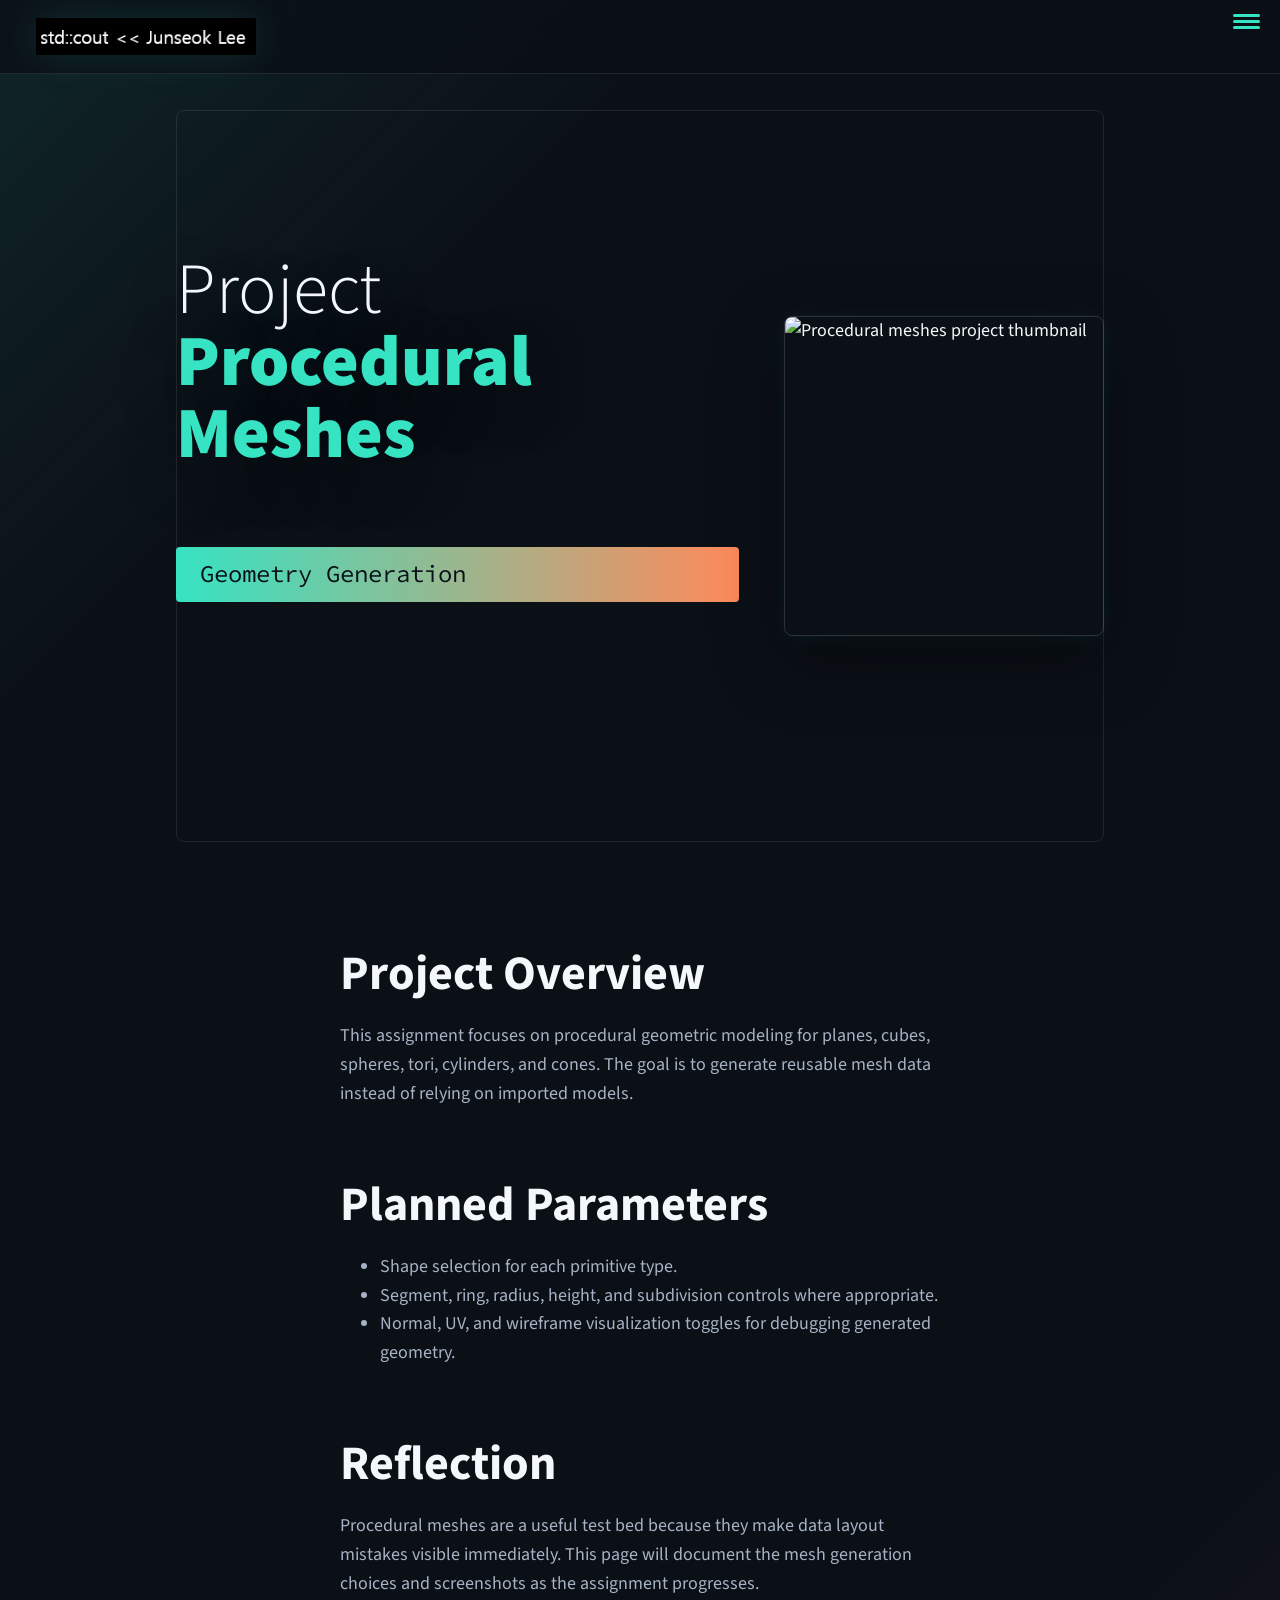
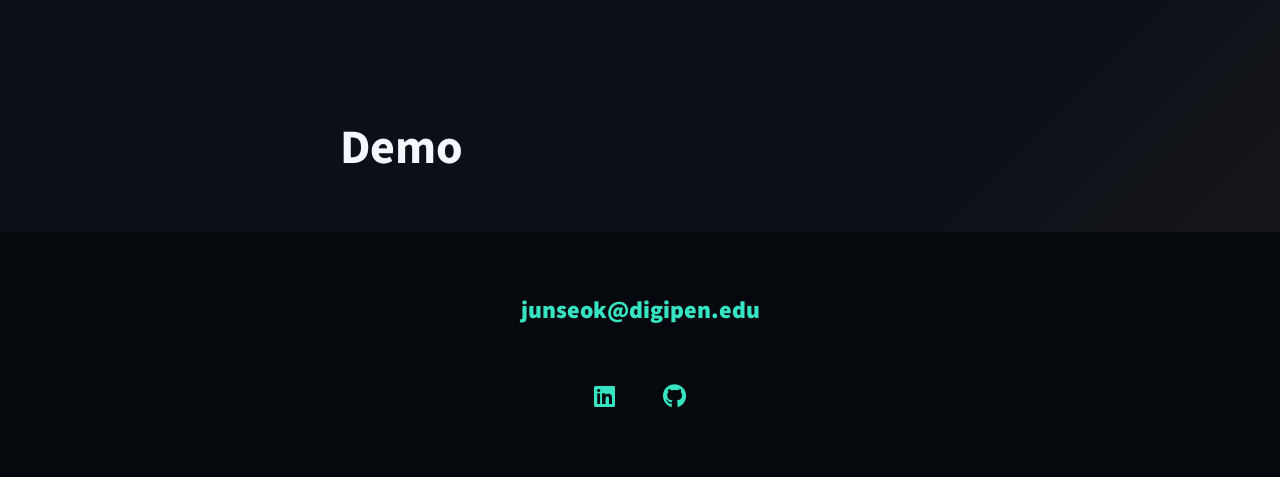
==== portfolio/02_meshes.html @ 76488a1f "done" ====
<!DOCTYPE html>
<html lang="en">

<head>
    <meta charset="UTF-8">
    <link rel="icon" type="image/jpeg" href="../img/to%20the%20side.jpg">
    <meta name="viewport" content="width=device-width, initial-scale=1.0">
    <title>Procedural Meshes | Junseok</title>
    <link rel="stylesheet" href="../external/normalize.css">
    <link rel="stylesheet" href="https://cdnjs.cloudflare.com/ajax/libs/font-awesome/5.11.2/css/all.css"
        integrity="sha256-46qynGAkLSFpVbEBog43gvNhfrOj+BmwXdxFgVK/Kvc=" crossorigin="anonymous" />
    <link rel="preconnect" href="https://fonts.googleapis.com">
    <link rel="preconnect" href="https://fonts.gstatic.com" crossorigin>
    <link
        href="https://fonts.googleapis.com/css2?family=Source+Code+Pro:ital,wght@0,200..900;1,200..900&family=Source+Sans+3:ital,wght@0,200..900;1,200..900&display=swap"
        rel="stylesheet">
    <link rel="stylesheet" href="../css/style.css">
</head>

<body>
    <header>
        <div class="logo"><img src="../img/replacement%20cout.png" alt="Junseok"></div>
        <button class="nav-toggle" aria-label="toggle navigation"><span class="hamburger"></span></button>
        <nav class="nav">
            <ul class="nav__list">
                <li class="nav__item"><a href="../index.html" class="nav__link">Home</a></li>
                <li class="nav__item"><a href="../index.html#skills" class="nav__link">Skills</a></li>
                <li class="nav__item"><a href="../index.html#about" class="nav__link">About Me</a></li>
                <li class="nav__item"><a href="../index.html#projects" class="nav__link">Projects</a></li>
                <li class="nav__item"><a href="../index.html#resume" class="nav__link">Resume</a></li>
            </ul>
        </nav>
    </header>

    <section class="intro">
        <h1 class="section__title section__title--intro">Project <strong>Procedural Meshes</strong></h1>
        <p class="section__subtitle section__subtitle--intro">Geometry Generation</p>
        <img src="../img/portfolio_thumbnails/02_meshes.jpg" alt="Procedural meshes project thumbnail"
            class="intro__img">
    </section>

    <div class="portfolio-item-individual">
        <h2>Project Overview</h2>
        <p>This assignment focuses on procedural geometric modeling for planes, cubes, spheres, tori, cylinders, and
            cones. The goal is to generate reusable mesh data instead of relying on imported models.</p>

        <h2>Planned Parameters</h2>
        <ul>
            <li>Shape selection for each primitive type.</li>
            <li>Segment, ring, radius, height, and subdivision controls where appropriate.</li>
            <li>Normal, UV, and wireframe visualization toggles for debugging generated geometry.</li>
        </ul>

        <h2>Reflection</h2>
        <p>Procedural meshes are a useful test bed because they make data layout mistakes visible immediately. This page
            will document the mesh generation choices and screenshots as the assignment progresses.</p>
    </div>

    <div class="portfolio-item-individual">
        <h2>Demo</h2>
        <div class="demo-empty"></div>
    </div>

    <footer class="footer">
        <a href="mailto:junseok@digipen.edu" class="footer__link">junseok@digipen.edu</a>
        <ul class="social-list">
            <li class="social-list__item"><a class="social-list__link" href="https://linkedin.com/in/junseok"
                    aria-label="LinkedIn profile"><i class="fab fa-linkedin"></i></a></li>
            <li class="social-list__item"><a class="social-list__link" href="https://github.com/junseok"
                    aria-label="GitHub profile"><i class="fab fa-github"></i></a></li>
        </ul>
    </footer>

    <script src="../js/index.js"></script>
</body>

</html>
---- css/style.css ----
/* make padding within widths rather calculating with total width? */
*,
*::before,
*::after {
  box-sizing: border-box;
}

/* Custom Properties */

:root {
  --ff-primary: "Source Sans 3", sans-serif;
  --ff-secondary: "Source Code Pro", monospace;

  --fw-reg: 300;
  --fw-bold: 900;

  --clr-light: #f4f7fb;
  --clr-dark: #0b1017;
  --clr-surface: #121a24;
  --clr-surface-2: #182230;
  --clr-muted: #a7b3c4;
  --clr-accent: #36e3c2;
  --clr-warm: #ff8a5b;

  --fs-h1: 3rem;
  --fs-h2: 2.25rem;
  --fs-h3: 1.25rem;
  --fs-body: 1rem;

  --bs: 0 24px 70px rgba(0, 0, 0, 0.42),
    0 2px 18px rgba(54, 227, 194, 0.08);
  --border-subtle: 1px solid rgba(255, 255, 255, 0.09);
}

/* With wider screens use differnt/bigger numbers */
@media (min-width: 800px) {
  :root {
    --fs-h1: 4.5rem;
    --fs-h2: 3rem;
    --fs-h3: 1.5rem;
    --fs-body: 1.125rem;
  }
}

/* General Styles */

html {
  scroll-behavior: smooth;
}

body {
  background:
    linear-gradient(135deg, rgba(54, 227, 194, 0.1), transparent 32rem),
    linear-gradient(315deg, rgba(255, 138, 91, 0.08), transparent 28rem),
    var(--clr-dark);
  color: var(--clr-light);
  margin: 0;
  font-family: var(--ff-primary);
  font-size: var(--fs-body);
  line-height: 1.6;
}

section {
  padding: 6em 2em;
}

img {
  display: block;
  max-width: 100%;
}

strong {
  font-weight: var(--fw-bold);
}

:focus {
  outline: 3px solid var(--clr-accent);
  outline-offset: 3px;
}

.btn {
  display: inline-block;
  padding: 0.75em 2.2em;
  background: var(--clr-accent);
  color: var(--clr-dark);
  text-decoration: none;
  cursor: pointer;
  font-size: 0.8rem;
  text-transform: uppercase;
  letter-spacing: 2px;
  font-weight: var(--fw-bold);
  transition: transform 200ms ease-in-out, box-shadow 200ms ease-in-out;
  border-radius: 4px;
  box-shadow: 0 12px 30px rgba(54, 227, 194, 0.18);
}

.btn:hover {
  transform: translateY(-2px);
  box-shadow: 0 18px 40px rgba(54, 227, 194, 0.26);
}

/* Typography */

h1,
h2,
h3 {
  line-height: 1;
  margin: 0;
}

h1 {
  font-size: var(--fs-h1);
}

h2 {
  font-size: var(--fs-h2);
}

h3 {
  font-size: var(--fs-h3);
}

h2,
h3 {
  color: var(--clr-light);
}

.section__title {
  margin-bottom: 0.25rem;
  color: var(--clr-light);
}

.section__title--intro {
  font-weight: var(--fw-reg);
  text-shadow: 0 18px 60px rgba(0, 0, 0, 0.45);
}

.section__title--intro strong {
  display: block;
  color: var(--clr-accent);
}

.section__subtitle {
  margin: 0;
  font-size: var(--fs-h3);
}

.section__subtitle--intro,
.section__subtitle--about {
  background: linear-gradient(90deg, var(--clr-accent), var(--clr-warm));
  color: #081019;
  padding: 0.35em 1em;
  font-family: var(--ff-secondary);
  margin-bottom: 1em;
  border-radius: 4px;
}

.section__subtitle--projects {
  color: var(--clr-accent);
  font-weight: var(--fw-bold);
  margin-bottom: 1em;
}

/* header */
header {
  display: flex;
  justify-content: space-between;
  align-items: center;
  padding: 1em 2em;
  background: rgba(11, 16, 23, 0.86);
  border-bottom: var(--border-subtle);
  backdrop-filter: blur(16px);
  position: sticky;
  top: 0;
  z-index: 20;
}
.logo {
  max-width: 220px;
}

.logo img {
  max-height: 80px;
  object-fit: cover;
  filter: drop-shadow(0 0 18px rgba(54, 227, 194, 0.14));
}

.nav {
  position: fixed;
  background: rgba(11, 16, 23, 0.96);
  color: var(--clr-light);
  top: 0;
  bottom: 0;
  left: 0;
  right: 0;
  z-index: 100;

  transform: translateX(100%);
  transition: transform 250ms cubic-bezier(0.5, 0, 0.5, 1);
}

.nav__list {
  list-style: none;
  display: flex;
  height: 100%;
  flex-direction: column;
  justify-content: space-evenly;
  align-items: center;
  margin: 0;
  padding: 0;
}

.nav__link {
  color: inherit;
  font-weight: var(--fw-bold);
  font-size: var(--fs-h2);
  text-decoration: none;
}

.nav__link:hover {
  color: var(--clr-accent);
}

.nav-toggle {
  padding: 0.5em;
  background: transparent;
  border: 0;
  cursor: pointer;
  position: absolute;
  right: 1em;
  top: 1em;
  z-index: 1000;
}

.nav-open .nav {
  transform: translateX(0);
}

.nav-open .nav-toggle {
  position: fixed;
}

.nav-open .hamburger {
  transform: rotate(0.625turn);
}

.nav-open .hamburger::before {
  transform: rotate(90deg) translateX(-6px);
}

.nav-open .hamburger::after {
  opacity: 0;
}

.hamburger {
  display: block;
  position: relative;
}

.hamburger,
.hamburger::before,
.hamburger::after {
  background: var(--clr-accent);
  width: 2em;
  height: 3px;
  border-radius: 1em;
  transition: transform 250ms ease-in-out;
}

.hamburger::before,
.hamburger::after {
  content: "";
  position: absolute;
  left: 0;
  right: 0;
}

.hamburger::before {
  top: 6px;
}
.hamburger::after {
  bottom: 6px;
}

/* Intro Section */
.intro {
  position: relative;
  z-index: 2;
  min-height: calc(100vh - 96px);
  isolation: isolate;
}

.intro::after {
  content: "";
  position: absolute;
  inset: 2em;
  border: var(--border-subtle);
  border-radius: 8px;
  z-index: -1;
}

.intro-bg {
  position: absolute;
  top: 0;
  left: 0;
  width: 100%;
  height: 100%;
  overflow: hidden;
  z-index: -2;
}

.intro__img {
  box-shadow: var(--bs);
  aspect-ratio: 1 / 1;
  object-fit: cover;
  width: min(100%, 320px);
  margin: 1.5rem auto 0;
  border: 1px solid rgba(255, 255, 255, 0.14);
  border-radius: 8px;
}

.section__subtitle--intro {
  display: inline-block;
}

@media (min-width: 600px) {
  .intro {
    display: grid;
    width: min(100%, 1000px);
    margin: 0 auto;
    column-gap: 2.5em;
    align-items: center;
    grid-template-areas:
      "title img"
      "subtitle img";
    grid-template-columns: minmax(0, 1fr) minmax(220px, 320px);
  }

  .intro__img {
    grid-area: img;
    width: 100%;
    margin: 0;
  }

  .section__subtitle--intro {
    align-self: start;
    grid-area: subtitle;
    text-align: left;
    width: 100%;
  }
}

/* my services section */

.my-services {
  background-color: #0f1722;
  background-image: url(../img/skills-bg.jpg);
  background-size: cover;
  background-blend-mode: multiply;
  color: var(--clr-light);
  text-align: center;
  border-block: var(--border-subtle);
}

.section__title--services {
  color: var(--clr-accent);
  position: relative;
}

.section__title--services::after {
  content: "";
  display: block;
  width: 2em;
  height: 1px;
  margin: 0.5em auto 1em;
  background: var(--clr-light);
  opacity: 0.25;
}

.services {
  margin-bottom: 4em;
}

.service {
  max-width: 500px;
  margin: 0 auto;
  background: rgba(18, 26, 36, 0.78);
  border: var(--border-subtle);
  border-radius: 8px;
  padding: 1.35em;
  box-shadow: 0 18px 42px rgba(0, 0, 0, 0.22);
}

.service h3 {
  color: var(--clr-warm);
}

.service p,
.about-me__body,
.resume-section,
.portfolio-item-individual {
  color: var(--clr-muted);
}

@media (min-width: 800px) {
  .services {
    display: flex;
    max-width: 1000px;
    margin-left: auto;
    margin-right: auto;
  }

  .service + .service {
    margin-left: 2em;
  }
}

/* About Me */

.about-me {
  max-width: 1000px;
  margin: 0 auto;
  background: rgba(18, 26, 36, 0.62);
  border: var(--border-subtle);
  border-radius: 8px;
}

.about-me__img {
  box-shadow: var(--bs);
  aspect-ratio: 3 / 4;
  object-fit: cover;
  border: 1px solid rgba(255, 255, 255, 0.14);
  border-radius: 8px;
}

@media (min-width: 600px) {
  .about-me {
    display: grid;
    grid-template-columns: 1fr 200px;
    grid-template-areas:
      "title img"
      "subtitle img"
      "text img";
    column-gap: 2em;
  }

  .section__title--about {
    grid-area: title;
  }

  .section__subtitle--about {
    grid-column: 1 / -1;
    grid-row: 2;
    position: relative;
    left: -1em;
    width: calc(100% + 2em);
    padding-left: 1em;
    padding-right: calc(200px + 2.5em);
  }

  .about-me__img {
    grid-area: img;
    position: relative;
    z-index: 2;
  }
}

/* Portfolio / My projects */

.my-projects {
  background-color: #090d13;
  color: var(--clr-light);
  text-align: center;
  border-block: var(--border-subtle);
}

.portfolio {
  display: grid;
  grid-template-columns: repeat(auto-fit, minmax(300px, 1fr));
  max-width: 1200px;
  margin: 0 auto;
  gap: 1px;
  border: var(--border-subtle);
  background: rgba(255, 255, 255, 0.09);
}

.portfolio__item {
  background: var(--clr-surface);
  overflow: hidden;
  position: relative;
  color: var(--clr-light);
  text-decoration: none;
}

.portfolio__img {
  transition: transform 750ms cubic-bezier(0.5, 0, 0.5, 1), opacity 250ms linear;
  width: 100%;
  aspect-ratio: 16 / 9;
  object-fit: cover;
  filter: saturate(0.9) contrast(1.08);
}

.portfolio__item:focus {
  position: relative;
  z-index: 2;
}

.portfolio__img:hover,
.portfolio__item:focus .portfolio__img {
  transform: scale(1.08);
  opacity: 0.82;
}

.portfolio__caption {
  position: absolute;
  left: 0;
  right: 0;
  bottom: 0;
  padding: 0.75rem 1rem;
  background: linear-gradient(transparent, rgba(0, 0, 0, 0.82));
  font-family: var(--ff-secondary);
  font-weight: var(--fw-bold);
  text-align: left;
  color: var(--clr-light);
}

/*--------------------------------------------------------------
# Resume Section
--------------------------------------------------------------*/

.section__title--resume {
  text-align: center;
}

.my-resume {
  display: flex;
  flex-direction: column;
  align-items: center;
  background:
    linear-gradient(180deg, rgba(18, 26, 36, 0.86), rgba(11, 16, 23, 0.96));
}

.resume-download {
  margin: 1rem 0 2rem;
}

.resume-section h3 {
  color: var(--clr-light);
  text-align: center;
}

.resume-section .resume-item {
  padding: 0 0 20px 20px;
  margin-top: -18px;
  border-left: 2px solid var(--clr-accent);
  position: relative;
  max-width: 1000px;
  background: rgba(18, 26, 36, 0.52);
  border-radius: 0 8px 8px 0;
  padding: 0.1em 1.25em 1em 1.4em;
}

.resume-section .resume-item b {
  text-transform: uppercase;
  color: var(--clr-accent);
  position: sticky;
}

.resume-section .resume-item::before {
  content: "";
  position: absolute;
  width: 16px;
  height: 16px;
  border-radius: 50px;
  left: -9px;
  top: 0;
  background: var(--clr-dark);
  border: 2px solid var(--clr-accent);
}

/* Footer */

.footer {
  background: #05080c;
  color: var(--clr-accent);
  text-align: center;
  padding: 2.5em 0;
  font-size: var(--fs-h3);
}

.footer a {
  color: inherit;
  text-decoration: none;
}

.footer__link {
  font-weight: var(--fw-bold);
}

.footer__link:hover,
.social-list__link:hover {
  opacity: 0.7;
}

.footer__link:hover {
  text-decoration: underline;
}

.social-list {
  list-style: none;
  display: flex;
  justify-content: center;
  margin: 2em 0 0;
  padding: 0;
}

.social-list__item {
  margin: 0 0.5em;
}

.social-list__link {
  padding: 0.5em;
}

/* individual portfolio item styles */

.portfolio-item-individual {
  padding: 0 2em 2em;
  max-width: 1200px;
  margin: 0 auto;
  color: var(--clr-muted);
}

.portfolio-item-individual p,
.portfolio-item-individual ul {
  max-width: 600px;
  margin-left: auto;
  margin-right: auto;
}

.portfolio-item-individual h2 {
  max-width: 600px;
  margin: 1.5em auto 0.5em;
}
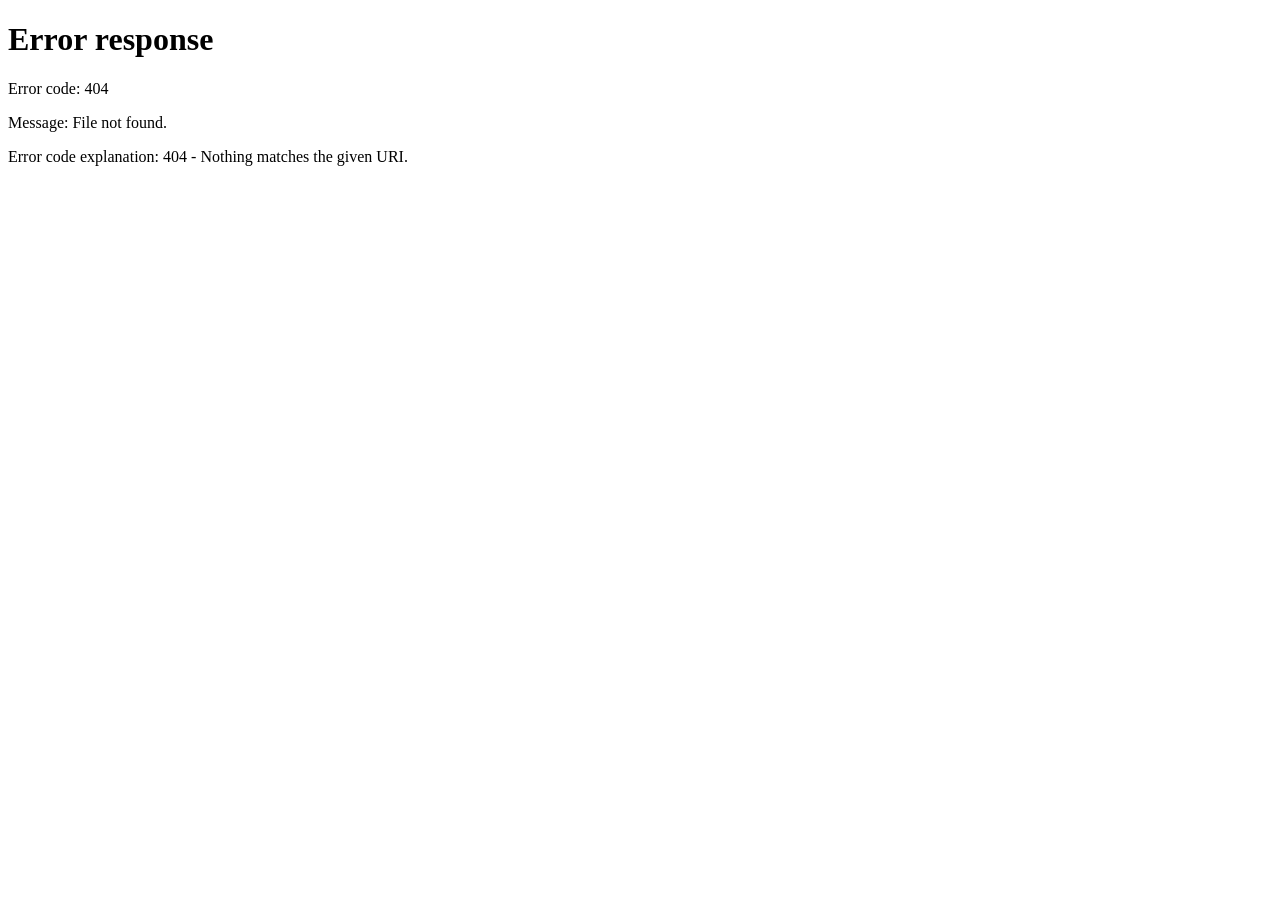
==== commit 25d93f97: "commit" ====
--- a/portfolio/02_meshes.html
+++ b/portfolio/02_meshes.html
@@ -1,77 +1,39 @@
-<!DOCTYPE html>
+<!--
+  author JUNSEOK LEE
+  date 2025 Spring
+  CS250 Computer Graphics II
+  copyright DigiPen Institute of Technology
+-->
+<!doctype html>
 <html lang="en">
+<head>
+    <meta charset="utf-8">
+    <meta name="viewport" content="width=device-width, initial-scale=1">
+    <title>Procedural Meshes Demo</title>
+    <style>
+        :root {
+            color-scheme: light;
+            --paper: #ffffff;
+        }
 
-<head>
-    <meta charset="UTF-8">
-    <link rel="icon" type="image/jpeg" href="../img/to%20the%20side.jpg">
-    <meta name="viewport" content="width=device-width, initial-scale=1.0">
-    <title>Procedural Meshes | Junseok</title>
-    <link rel="stylesheet" href="../external/normalize.css">
-    <link rel="stylesheet" href="https://cdnjs.cloudflare.com/ajax/libs/font-awesome/5.11.2/css/all.css"
-        integrity="sha256-46qynGAkLSFpVbEBog43gvNhfrOj+BmwXdxFgVK/Kvc=" crossorigin="anonymous" />
-    <link rel="preconnect" href="https://fonts.googleapis.com">
-    <link rel="preconnect" href="https://fonts.gstatic.com" crossorigin>
-    <link
-        href="https://fonts.googleapis.com/css2?family=Source+Code+Pro:ital,wght@0,200..900;1,200..900&family=Source+Sans+3:ital,wght@0,200..900;1,200..900&display=swap"
-        rel="stylesheet">
-    <link rel="stylesheet" href="../css/style.css">
+        * {
+            box-sizing: border-box;
+        }
+
+        body {
+            margin: 0;
+            background: var(--paper);
+        }
+
+        .demo-frame {
+            width: 100%;
+            height: 100vh;
+            border: 0;
+            display: block;
+        }
+    </style>
 </head>
-
 <body>
-    <header>
-        <div class="logo"><img src="../img/replacement%20cout.png" alt="Junseok"></div>
-        <button class="nav-toggle" aria-label="toggle navigation"><span class="hamburger"></span></button>
-        <nav class="nav">
-            <ul class="nav__list">
-                <li class="nav__item"><a href="../index.html" class="nav__link">Home</a></li>
-                <li class="nav__item"><a href="../index.html#skills" class="nav__link">Skills</a></li>
-                <li class="nav__item"><a href="../index.html#about" class="nav__link">About Me</a></li>
-                <li class="nav__item"><a href="../index.html#projects" class="nav__link">Projects</a></li>
-                <li class="nav__item"><a href="../index.html#resume" class="nav__link">Resume</a></li>
-            </ul>
-        </nav>
-    </header>
-
-    <section class="intro">
-        <h1 class="section__title section__title--intro">Project <strong>Procedural Meshes</strong></h1>
-        <p class="section__subtitle section__subtitle--intro">Geometry Generation</p>
-        <img src="../img/portfolio_thumbnails/02_meshes.jpg" alt="Procedural meshes project thumbnail"
-            class="intro__img">
-    </section>
-
-    <div class="portfolio-item-individual">
-        <h2>Project Overview</h2>
-        <p>This assignment focuses on procedural geometric modeling for planes, cubes, spheres, tori, cylinders, and
-            cones. The goal is to generate reusable mesh data instead of relying on imported models.</p>
-
-        <h2>Planned Parameters</h2>
-        <ul>
-            <li>Shape selection for each primitive type.</li>
-            <li>Segment, ring, radius, height, and subdivision controls where appropriate.</li>
-            <li>Normal, UV, and wireframe visualization toggles for debugging generated geometry.</li>
-        </ul>
-
-        <h2>Reflection</h2>
-        <p>Procedural meshes are a useful test bed because they make data layout mistakes visible immediately. This page
-            will document the mesh generation choices and screenshots as the assignment progresses.</p>
-    </div>
-
-    <div class="portfolio-item-individual">
-        <h2>Demo</h2>
-        <div class="demo-empty"></div>
-    </div>
-
-    <footer class="footer">
-        <a href="mailto:junseok@digipen.edu" class="footer__link">junseok@digipen.edu</a>
-        <ul class="social-list">
-            <li class="social-list__item"><a class="social-list__link" href="https://linkedin.com/in/junseok"
-                    aria-label="LinkedIn profile"><i class="fab fa-linkedin"></i></a></li>
-            <li class="social-list__item"><a class="social-list__link" href="https://github.com/junseok"
-                    aria-label="GitHub profile"><i class="fab fa-github"></i></a></li>
-        </ul>
-    </footer>
-
-    <script src="../js/index.js"></script>
+    <iframe class="demo-frame" src="web-release/graphics_fun.html" title="Procedural Meshes Demo"></iframe>
 </body>
-
 </html>
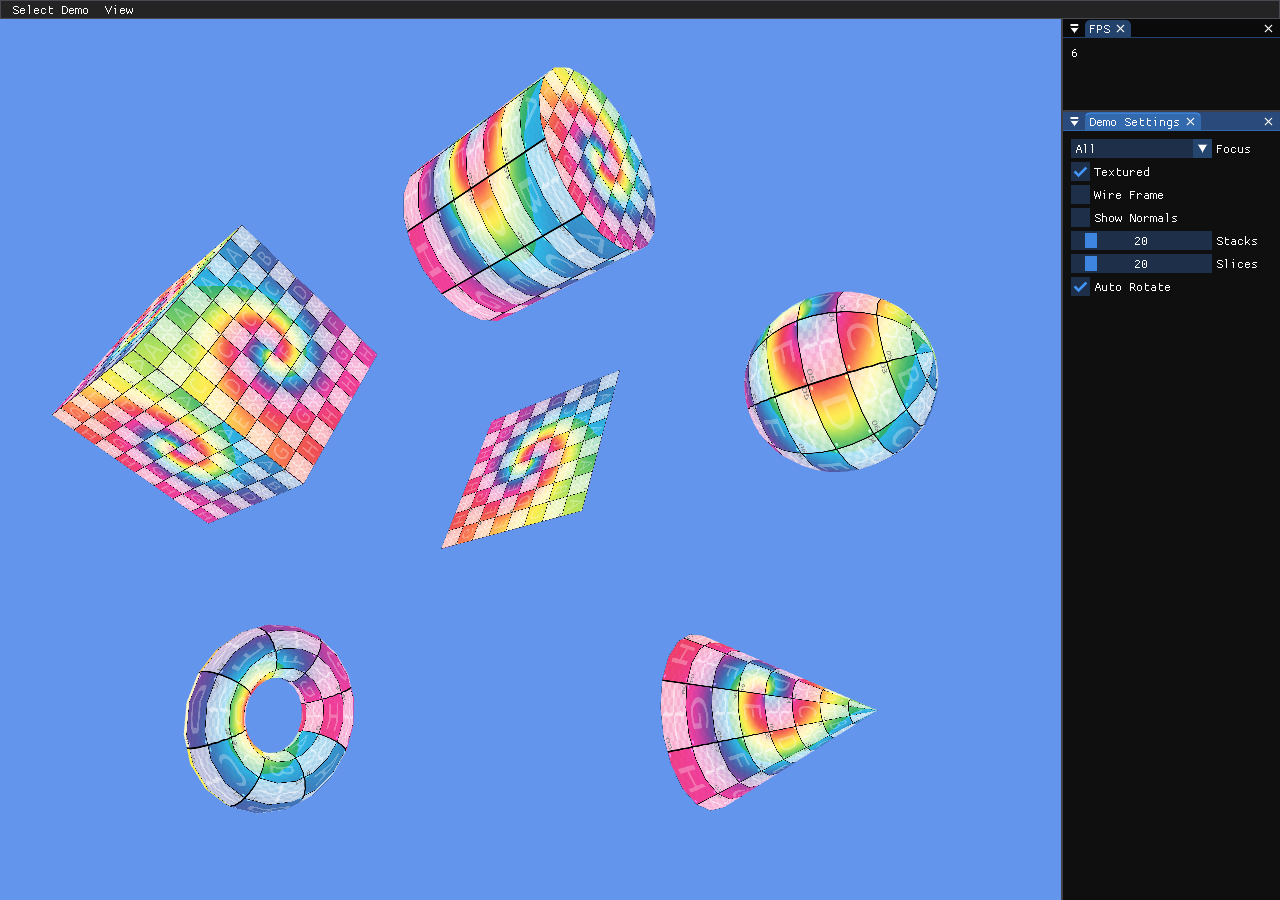
==== commit 35325c74: "commit" ====
--- a/portfolio/02_meshes.html
+++ b/portfolio/02_meshes.html
@@ -34,6 +34,6 @@
     </style>
 </head>
 <body>
-    <iframe class="demo-frame" src="web-release/graphics_fun.html" title="Procedural Meshes Demo"></iframe>
+    <iframe class="demo-frame" src="web-release/graphics_fun.html?start=proceduralmeshes" title="Procedural Meshes Demo"></iframe>
 </body>
 </html>
